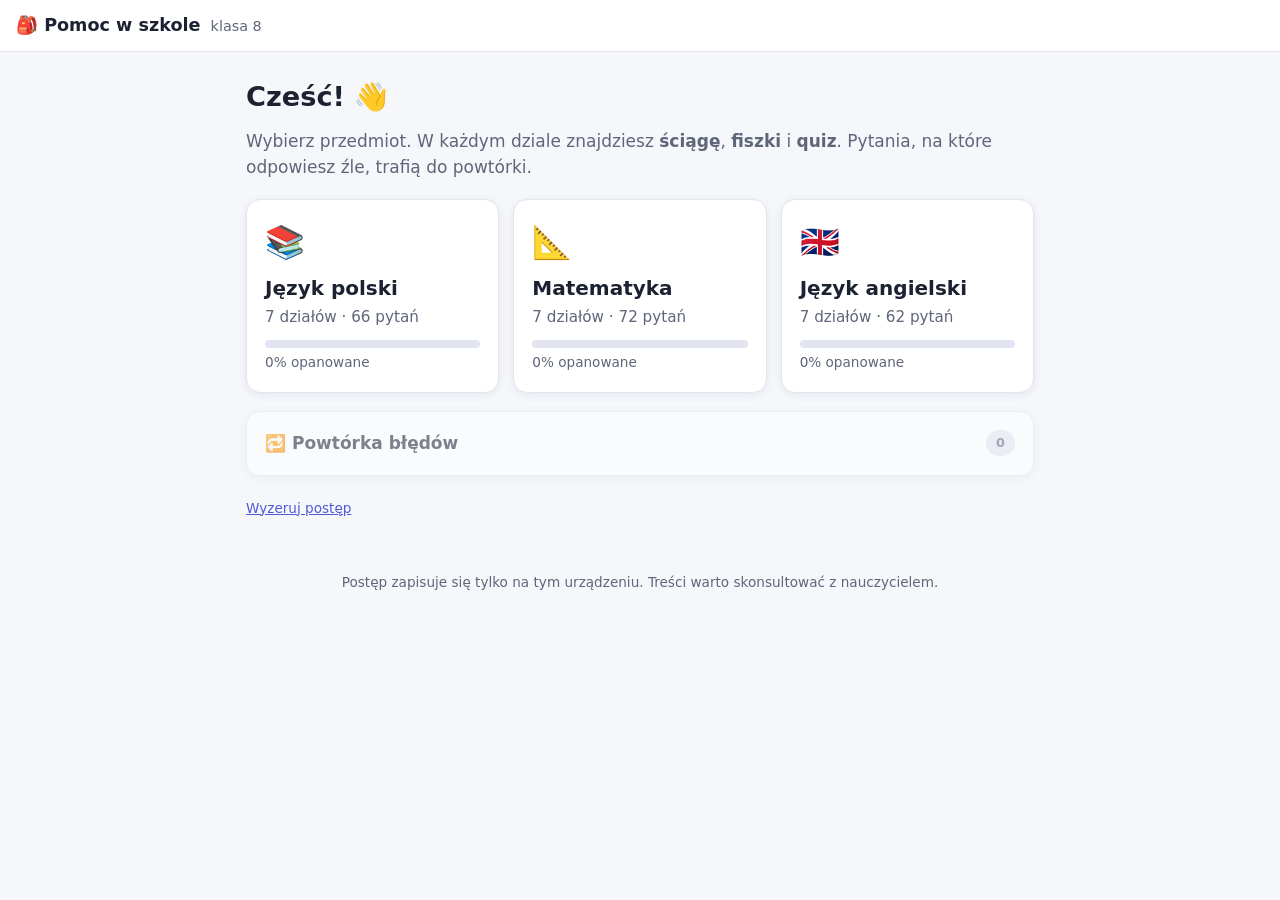
==== index.html @ 62451e7c "Pomoc naukowa dla klasy 8: ściągi, fiszki i quizy Statyczna aplikacja (bez serwera) z trzema przedmi" ====
<!doctype html>
<html lang="pl">
<head>
  <meta charset="utf-8">
  <meta name="viewport" content="width=device-width, initial-scale=1">
  <title>Pomoc w szkole – klasa 8</title>
  <meta name="description" content="Ściągi, fiszki i quizy dla ucznia 8 klasy szkoły podstawowej – przygotowanie do egzaminu ósmoklasisty.">
  <link rel="stylesheet" href="css/style.css">
</head>
<body>
  <header class="top">
    <a href="#/" class="logo">🎒 Pomoc w szkole <span>klasa 8</span></a>
  </header>
  <main id="app" aria-live="polite"></main>
  <footer class="foot">
    Postęp zapisuje się tylko na tym urządzeniu. Treści warto skonsultować z nauczycielem.
  </footer>

  <script>window.SUBJECTS = [];</script>
  <script src="js/dane/polski.js"></script>
  <script src="js/dane/matematyka.js"></script>
  <script src="js/dane/angielski.js"></script>
  <script src="js/app.js"></script>
</body>
</html>
---- css/style.css ----
:root {
  --bg: #f6f7fb;
  --surface: #ffffff;
  --text: #1d2233;
  --muted: #5f667a;
  --border: #e2e5ef;
  --primary: #4f5bd5;
  --primary-text: #ffffff;
  --ok: #1f9d55;
  --ok-bg: #e5f6ec;
  --bad: #d64545;
  --bad-bg: #fdeaea;
  --shadow: 0 2px 10px rgba(20, 30, 60, .07);
  --radius: 14px;
}
@media (prefers-color-scheme: dark) {
  :root {
    --bg: #12141c;
    --surface: #1c1f2b;
    --text: #e8eaf2;
    --muted: #a0a6b8;
    --border: #2d3142;
    --primary: #7c86ff;
    --primary-text: #0f1120;
    --ok: #4cd38a;
    --ok-bg: #173226;
    --bad: #ff7b7b;
    --bad-bg: #3a1e22;
    --shadow: none;
  }
}

* { box-sizing: border-box; }
html { -webkit-text-size-adjust: 100%; }
body {
  margin: 0;
  font-family: system-ui, -apple-system, "Segoe UI", Roboto, sans-serif;
  background: var(--bg);
  color: var(--text);
  line-height: 1.55;
  font-size: 17px;
}
a { color: var(--primary); }

.top {
  position: sticky; top: 0; z-index: 5;
  background: var(--surface);
  border-bottom: 1px solid var(--border);
  padding: 12px 16px;
}
.logo { font-weight: 700; text-decoration: none; color: var(--text); font-size: 1.1rem; }
.logo span { color: var(--muted); font-weight: 500; font-size: .9rem; margin-left: 4px; }

main { max-width: 820px; margin: 0 auto; padding: 20px 16px 40px; }
.foot { text-align: center; color: var(--muted); font-size: .85rem; padding: 0 16px 24px; }

h1 { font-size: 1.7rem; margin: .3em 0 .5em; line-height: 1.25; }
h2 { font-size: 1.25rem; }

.hero p { color: var(--muted); margin-top: 0; }
.crumbs { font-size: .9rem; color: var(--muted); }
.crumbs a { text-decoration: none; }

.grid { display: grid; grid-template-columns: repeat(auto-fill, minmax(220px, 1fr)); gap: 14px; margin: 18px 0; }
.card {
  display: block; background: var(--surface); border: 1px solid var(--border);
  border-radius: var(--radius); padding: 18px; text-decoration: none; color: var(--text);
  box-shadow: var(--shadow); transition: transform .12s ease, border-color .12s ease;
}
a.card:hover { transform: translateY(-2px); border-color: var(--accent, var(--primary)); }
.card .icon { font-size: 2rem; }
.card h2 { margin: 6px 0 2px; }
.card p { margin: 0 0 10px; color: var(--muted); font-size: .95rem; }
.card.review { display: flex; justify-content: space-between; align-items: center; font-weight: 600; }
.card.disabled { opacity: .55; pointer-events: none; }

.bar { height: 8px; border-radius: 99px; background: var(--border); overflow: hidden; }
.bar span { display: block; height: 100%; background: var(--accent, var(--primary)); border-radius: 99px; transition: width .3s; }
small.muted, .muted { color: var(--muted); font-size: .85rem; }

.btn {
  display: inline-block; border: 1px solid var(--border); background: var(--surface); color: var(--text);
  padding: 11px 18px; border-radius: 11px; font: inherit; font-weight: 600; cursor: pointer;
  text-decoration: none; margin: 6px 6px 6px 0;
}
.btn.primary { background: var(--primary); border-color: var(--primary); color: var(--primary-text); }
.btn:hover { filter: brightness(1.05); }

.topics { list-style: none; padding: 0; margin: 14px 0; }
.topics li a {
  display: flex; justify-content: space-between; align-items: center; gap: 10px;
  background: var(--surface); border: 1px solid var(--border); border-radius: 12px;
  padding: 14px 16px; margin-bottom: 9px; text-decoration: none; color: var(--text);
}
.topics li a:hover { border-color: var(--primary); }
.badge { font-size: .8rem; font-weight: 700; padding: 3px 10px; border-radius: 99px; background: var(--border); color: var(--muted); white-space: nowrap; }
.badge.good { background: var(--ok-bg); color: var(--ok); }
.badge.mid { background: #fff3d6; color: #9a6a00; }
.badge.low { background: var(--bad-bg); color: var(--bad); }
@media (prefers-color-scheme: dark) { .badge.mid { background: #3a3018; color: #ffcf66; } }

.tabs { display: flex; gap: 6px; flex-wrap: wrap; margin: 6px 0 18px; }
.tabs a {
  padding: 8px 14px; border-radius: 99px; text-decoration: none; color: var(--text);
  background: var(--surface); border: 1px solid var(--border); font-weight: 600; font-size: .95rem;
}
.tabs a.on { background: var(--primary); color: var(--primary-text); border-color: var(--primary); }

.theory { background: var(--surface); border: 1px solid var(--border); border-radius: var(--radius); padding: 6px 20px 14px; margin-bottom: 14px; overflow-x: auto; }
.theory h3 { margin: 1em 0 .4em; }
.theory table { border-collapse: collapse; width: 100%; font-size: .95rem; margin: 8px 0; }
.theory th, .theory td { border: 1px solid var(--border); padding: 6px 9px; text-align: left; vertical-align: top; }
.theory th { background: var(--bg); }
.theory .tip { background: var(--ok-bg); border-radius: 10px; padding: 10px 14px; margin: 12px 0; }
.theory code, .theory .f { font-family: ui-monospace, Menlo, Consolas, monospace; background: var(--bg); padding: 1px 6px; border-radius: 6px; }

/* Quiz */
.qhead { display: flex; justify-content: space-between; color: var(--muted); font-size: .9rem; margin-bottom: 6px; }
.qtopic { display: inline-block; margin-top: 12px; font-size: .8rem; font-weight: 700; color: var(--muted); text-transform: uppercase; letter-spacing: .03em; }
.question { font-size: 1.25rem; margin: 10px 0 14px; white-space: pre-line; }
.options { display: grid; gap: 9px; }
.opt {
  text-align: left; font: inherit; padding: 13px 16px; border-radius: 12px; cursor: pointer;
  background: var(--surface); color: var(--text); border: 2px solid var(--border);
  display: flex; gap: 10px; align-items: baseline;
}
.opt .k { font-weight: 700; color: var(--muted); min-width: 1.2em; }
.opt:hover:not(:disabled) { border-color: var(--primary); }
.opt:disabled { cursor: default; }
.opt.correct { border-color: var(--ok); background: var(--ok-bg); }
.opt.wrong { border-color: var(--bad); background: var(--bad-bg); }
.feedback { margin-top: 14px; padding: 12px 16px; border-radius: 12px; }
.feedback.ok { background: var(--ok-bg); }
.feedback.bad { background: var(--bad-bg); }
.feedback p { margin: 6px 0 0; }

.result { text-align: center; background: var(--surface); border: 1px solid var(--border); border-radius: var(--radius); padding: 22px; }
.result .big { font-size: 3rem; font-weight: 800; margin: 0; }
.mistakes { margin-top: 18px; }
.mistakes li { margin-bottom: 10px; }

/* Fiszki */
.flash { perspective: 1000px; cursor: pointer; margin: 6px 0 10px; outline: none; }
.flash .inner {
  position: relative; min-height: 210px; transition: transform .45s; transform-style: preserve-3d;
}
.flash.flipped .inner { transform: rotateY(180deg); }
.flash .face {
  position: absolute; inset: 0; display: flex; align-items: center; justify-content: center; text-align: center;
  padding: 22px; border-radius: var(--radius); backface-visibility: hidden; -webkit-backface-visibility: hidden;
  background: var(--surface); border: 2px solid var(--border); font-size: 1.3rem; font-weight: 600; white-space: pre-line;
}
.flash .back { transform: rotateY(180deg); border-color: var(--primary); font-weight: 500; font-size: 1.15rem; }
.flash:focus-visible .face { outline: 3px solid var(--primary); }
.row { display: flex; align-items: center; gap: 8px; flex-wrap: wrap; }
.hint { text-align: center; color: var(--muted); font-size: .85rem; margin: 0 0 10px; }

@media (max-width: 480px) {
  body { font-size: 16px; }
  h1 { font-size: 1.45rem; }
  .question { font-size: 1.12rem; }
}
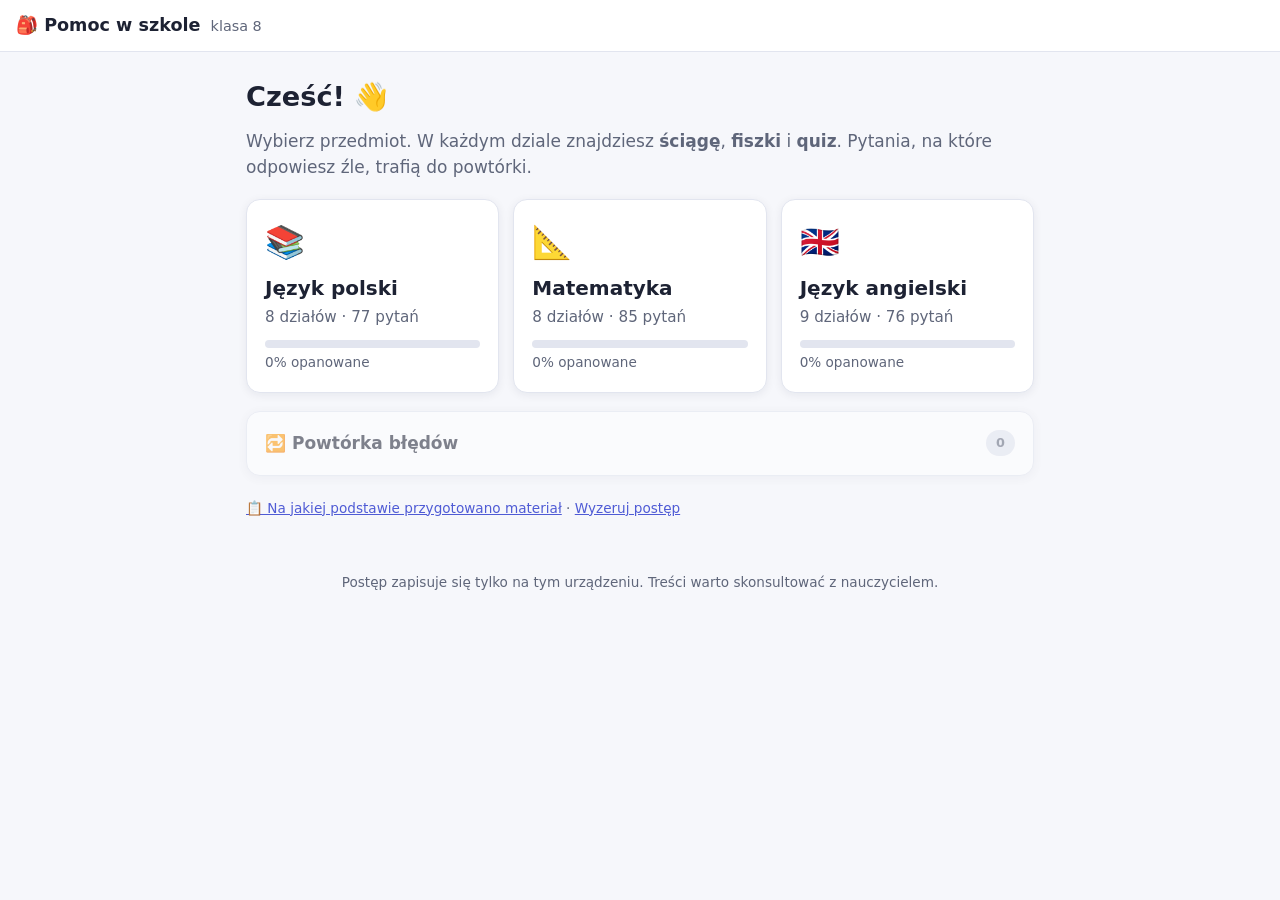
==== commit 2c165459: "Dostosowanie treści do wymagań CKE i podstawy programowej - Lektury zgodne z aktualną listą egzamina" ====
--- a/index.html
+++ b/index.html
@@ -20,6 +20,7 @@
   <script src="js/dane/polski.js"></script>
   <script src="js/dane/matematyka.js"></script>
   <script src="js/dane/angielski.js"></script>
+  <script src="js/dane/zrodla.js"></script>
   <script src="js/app.js"></script>
 </body>
 </html>
--- a/css/style.css
+++ b/css/style.css
@@ -160,3 +160,5 @@
   h1 { font-size: 1.45rem; }
   .question { font-size: 1.12rem; }
 }
+
+.basis { background: var(--surface); border: 1px dashed var(--border); border-radius: 12px; padding: 10px 14px; font-size: .9rem; color: var(--muted); margin: 0 0 12px; }
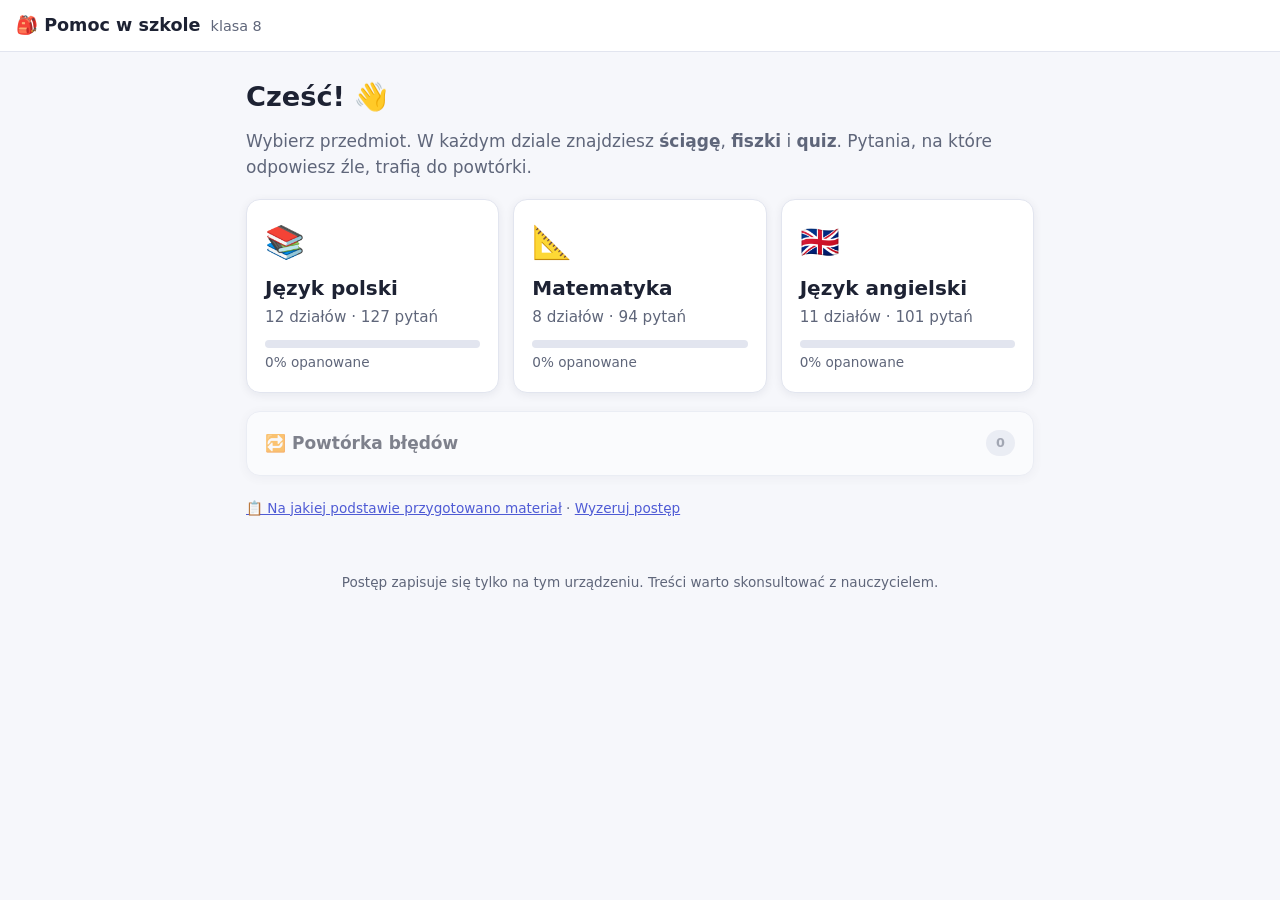
==== commit 7d364c41: "Tryb nauki: lekcje krok po kroku z grafiką - Zakładka „🎓 Lekcja” w każdym dziale (kroki z rysunkiem " ====
--- a/index.html
+++ b/index.html
@@ -21,6 +21,12 @@
   <script src="js/dane/matematyka.js"></script>
   <script src="js/dane/angielski.js"></script>
   <script src="js/dane/zrodla.js"></script>
+  <script>window.LESSONS = {};</script>
+  <script src="js/lekcje/widgety.js"></script>
+  <script src="js/lekcje/polski-literatura.js"></script>
+  <script src="js/lekcje/polski-jezyk.js"></script>
+  <script src="js/lekcje/matematyka.js"></script>
+  <script src="js/lekcje/angielski.js"></script>
   <script src="js/app.js"></script>
 </body>
 </html>
--- a/css/style.css
+++ b/css/style.css
@@ -162,3 +162,54 @@
 }
 
 .basis { background: var(--surface); border: 1px dashed var(--border); border-radius: 12px; padding: 10px 14px; font-size: .9rem; color: var(--muted); margin: 0 0 12px; }
+
+/* ---------- Lekcje i grafiki ---------- */
+:root {
+  --c1: #dbe4ff; --c1s: #4f5bd5;   /* niebieski */
+  --c2: #ffe3d6; --c2s: #e0603a;   /* pomarańczowy */
+  --c3: #d9f5e5; --c3s: #1f9d55;   /* zielony */
+  --c4: #fff1c2; --c4s: #b88400;   /* żółty */
+  --c5: #f3dcf7; --c5s: #9c3fb5;   /* fioletowy */
+}
+@media (prefers-color-scheme: dark) {
+  :root {
+    --c1: #262d5c; --c1s: #8f9aff;
+    --c2: #4a2a1f; --c2s: #ff9a76;
+    --c3: #183a29; --c3s: #4cd38a;
+    --c4: #403416; --c4s: #ffd166;
+    --c5: #3b2245; --c5s: #d58cf0;
+  }
+}
+.lesson .dots { display: flex; gap: 6px; margin: 4px 0 12px; }
+.lesson .dots span { flex: 1; height: 6px; border-radius: 99px; background: var(--border); }
+.lesson .dots span.done { background: var(--ok); }
+.lesson .dots span.on { background: var(--primary); }
+.lesson-step { background: var(--surface); border: 1px solid var(--border); border-radius: var(--radius); padding: 14px 20px 18px; box-shadow: var(--shadow); }
+.lesson-step h2 { margin: 4px 0 10px; font-size: 1.35rem; }
+.lesson-text { font-size: 1.05rem; }
+.lesson-text p { margin: .5em 0; }
+.remember { background: var(--c4); border-left: 5px solid var(--c4s); border-radius: 10px; padding: 10px 14px; margin: 12px 0; }
+.hook { background: var(--c5); border-left: 5px solid var(--c5s); border-radius: 10px; padding: 10px 14px; margin: 12px 0; }
+.check { border: 2px dashed var(--border); border-radius: 12px; padding: 10px 14px; margin-top: 14px; }
+.check-q { font-weight: 600; margin: 6px 0 10px; }
+.lesson-nav { justify-content: space-between; margin-top: 12px; }
+.btn:disabled { opacity: .45; cursor: default; }
+
+.vis { margin: 6px 0 12px; text-align: center; }
+.vis svg { width: 100%; max-width: 560px; height: auto; display: inline-block; }
+.vis .ln { stroke: var(--text); stroke-width: 2; fill: none; }
+.vis .ln-thin { stroke: var(--muted); stroke-width: 1; fill: none; }
+.vis .dash { stroke-dasharray: 6 5; }
+.vis .tx { fill: var(--text); font: 16px system-ui, sans-serif; }
+.vis .tx-s { fill: var(--muted); font: 13px system-ui, sans-serif; }
+.vis .tx-b { fill: var(--text); font: bold 18px system-ui, sans-serif; }
+.vis .bg { fill: var(--surface); }
+.vis .f1 { fill: var(--c1); } .vis .s1 { stroke: var(--c1s); } .vis .t1 { fill: var(--c1s); }
+.vis .f2 { fill: var(--c2); } .vis .s2 { stroke: var(--c2s); } .vis .t2 { fill: var(--c2s); }
+.vis .f3 { fill: var(--c3); } .vis .s3 { stroke: var(--c3s); } .vis .t3 { fill: var(--c3s); }
+.vis .f4 { fill: var(--c4); } .vis .s4 { stroke: var(--c4s); } .vis .t4 { fill: var(--c4s); }
+.vis .f5 { fill: var(--c5); } .vis .s5 { stroke: var(--c5s); } .vis .t5 { fill: var(--c5s); }
+.vis .sw { stroke-width: 3; }
+.widget .controls { display: flex; flex-wrap: wrap; gap: 10px 18px; justify-content: center; align-items: center; margin-top: 8px; font-size: .95rem; }
+.widget input[type=range] { width: 160px; accent-color: var(--primary); }
+.widget .readout { font-weight: 700; font-size: 1.1rem; margin-top: 6px; }
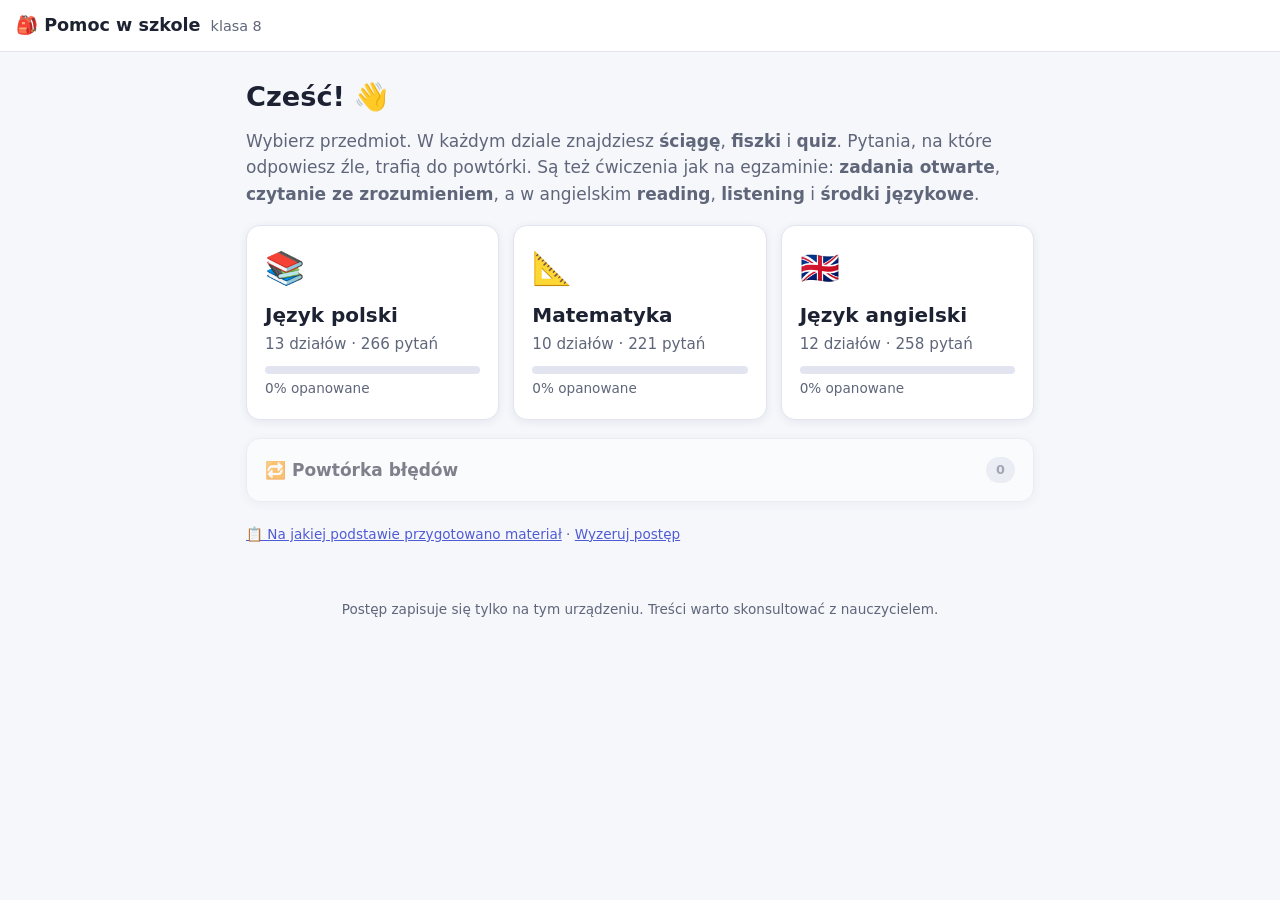
==== commit 2d33f898: "Tryb ćwiczeń jak na egzaminie i „Czytanie ze zrozumieniem” (polski) Nowy silnik zestawów (window.EXE" ====
--- a/index.html
+++ b/index.html
@@ -16,10 +16,14 @@
     Postęp zapisuje się tylko na tym urządzeniu. Treści warto skonsultować z nauczycielem.
   </footer>
 
-  <script>window.SUBJECTS = [];</script>
+  <script>window.SUBJECTS = []; window.EXERCISES = [];</script>
   <script src="js/dane/polski.js"></script>
   <script src="js/dane/matematyka.js"></script>
   <script src="js/dane/angielski.js"></script>
+  <script src="js/dane/cwiczenia-polski.js"></script>
+  <script src="js/dane/cwiczenia-angielski.js"></script>
+  <script src="js/dane/cwiczenia-angielski-sluchanie.js"></script>
+  <script src="js/dane/cwiczenia-angielski-srodki.js"></script>
   <script src="js/dane/zrodla.js"></script>
   <script>window.LESSONS = {};</script>
   <script src="js/lekcje/widgety.js"></script>
--- a/css/style.css
+++ b/css/style.css
@@ -213,3 +213,40 @@
 .widget .controls { display: flex; flex-wrap: wrap; gap: 10px 18px; justify-content: center; align-items: center; margin-top: 8px; font-size: .95rem; }
 .widget input[type=range] { width: 160px; accent-color: var(--primary); }
 .widget .readout { font-weight: 700; font-size: 1.1rem; margin-top: 6px; }
+/* Zadania otwarte */
+.task .steps { margin: 12px 0; padding-left: 1.4em; }
+.task .steps li { background: var(--surface); border: 1px solid var(--border); border-radius: 10px; padding: 8px 12px; margin: 6px 0; }
+.task .scoring { background: var(--surface); border: 1px dashed var(--border); border-radius: 12px; padding: 10px 14px; margin: 12px 0; }
+.task .scoring ul { margin: 6px 0; padding-left: 1.2em; }
+/* Ćwiczenia jak na egzaminie (czytanie, reading, listening, środki językowe) */
+.passage { background: var(--surface); border: 1px solid var(--border); border-radius: var(--radius); padding: 10px 20px 14px; margin-bottom: 6px; font-size: 1rem; line-height: 1.6; overflow-x: auto; }
+.passage h3 { margin: .8em 0 .3em; font-size: 1.1rem; }
+.passage .verse { white-space: pre-line; }
+.passage .stage { font-style: italic; color: var(--muted); }
+.passage .who { font-weight: 700; letter-spacing: .03em; }
+.passage .note { border-top: 1px solid var(--border); margin-top: 12px; padding-top: 6px; font-size: .85rem; color: var(--muted); }
+.passage .box { border: 2px solid var(--border); border-radius: 10px; padding: 8px 12px; margin: 10px 0; }
+.passage .gapno { font-weight: 700; color: var(--primary); }
+.source { margin: 0 0 14px; }
+.sheet .item { background: var(--surface); border: 1px solid var(--border); border-radius: var(--radius); padding: 12px 16px; margin: 12px 0; }
+.sheet .question { font-size: 1.05rem; font-weight: 600; margin: 6px 0 10px; }
+.opt.sel { border-color: var(--primary); background: var(--c1); }
+.gap { width: 100%; font: inherit; padding: 10px 12px; border-radius: 10px; border: 2px solid var(--border); background: var(--bg); color: var(--text); }
+.gap:focus { outline: none; border-color: var(--primary); }
+.gap.right { border-color: var(--ok); background: var(--ok-bg); }
+.gap.bad { border-color: var(--bad); background: var(--bad-bg); }
+.sheet .scoring { background: var(--bg); border: 1px dashed var(--border); border-radius: 12px; padding: 8px 14px; margin: 10px 0; }
+.sheet .scoring ul { margin: 6px 0; padding-left: 1.2em; }
+.audio { background: var(--surface); border: 1px solid var(--border); border-radius: var(--radius); padding: 10px 16px; margin-bottom: 8px; }
+.audio .play.on { outline: 3px solid var(--c4s); }
+.audio label { display: inline-flex; gap: 6px; align-items: center; }
+.transcript { margin-top: 8px; }
+.transcript summary { cursor: pointer; color: var(--muted); font-size: .9rem; }
+.transcript p { margin: .3em 0; }
+.vis.small svg { max-width: 260px; }
+.options.tf { grid-template-columns: 1fr 1fr; }
+h2.sec { font-size: 1.05rem; margin: 22px 0 8px; color: var(--muted); text-transform: uppercase; letter-spacing: .04em; }
+.modes { display: grid; grid-template-columns: repeat(auto-fill, minmax(175px, 1fr)); gap: 10px; }
+.mode { display: flex; flex-direction: column; gap: 2px; background: var(--surface); border: 1px solid var(--border); border-radius: 12px; padding: 12px 14px; text-decoration: none; color: var(--text); }
+.mode:hover { border-color: var(--primary); }
+.mode .icon { font-size: 1.5rem; }
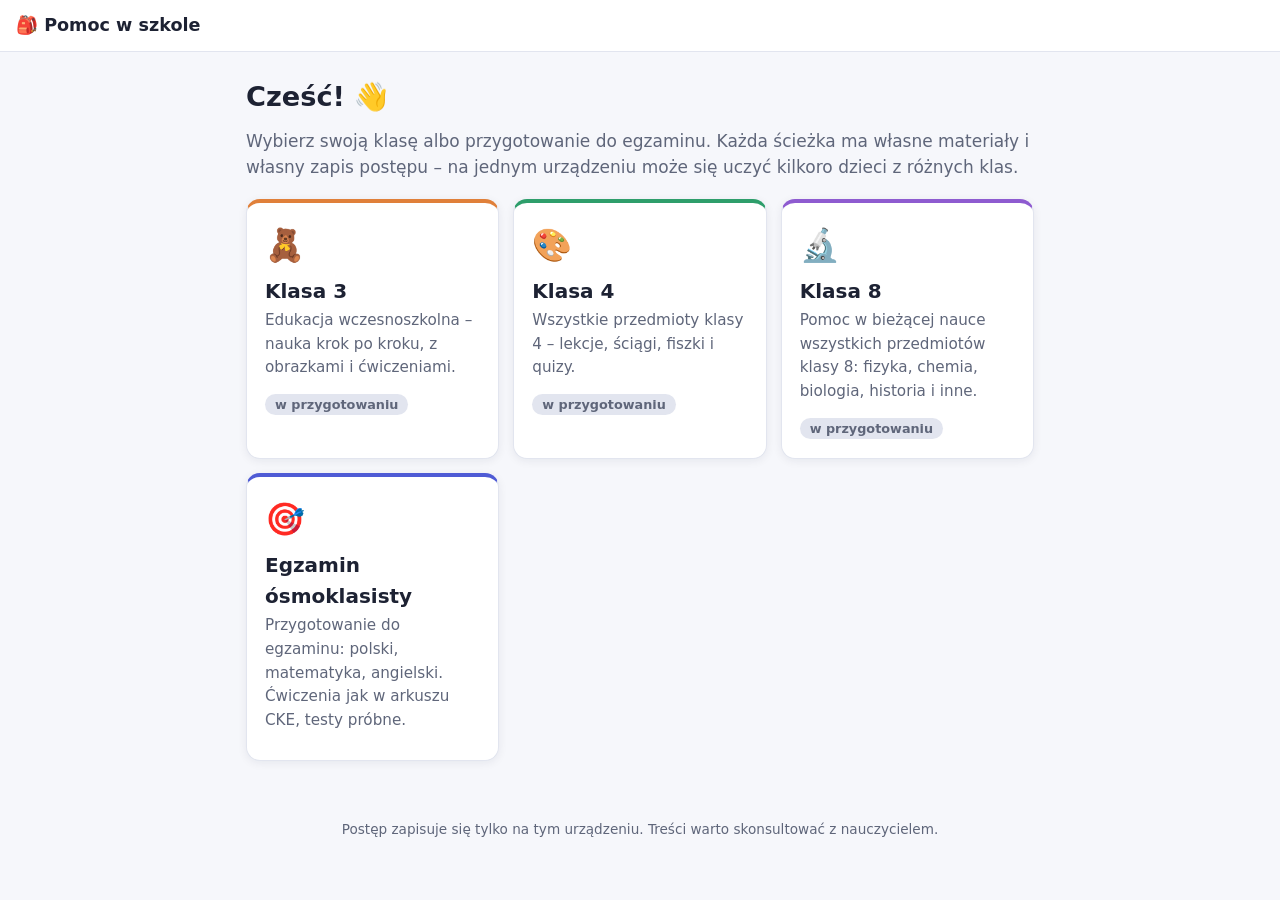
==== commit 20cec4d5: "Ścieżki nauki: ekran wyboru klasy i osobne strony dla klas 3, 4, 8 i egzaminu Aplikacja ma obsługiwa" ====
--- a/index.html
+++ b/index.html
@@ -3,34 +3,37 @@
 <head>
   <meta charset="utf-8">
   <meta name="viewport" content="width=device-width, initial-scale=1">
-  <title>Pomoc w szkole – klasa 8</title>
-  <meta name="description" content="Ściągi, fiszki i quizy dla ucznia 8 klasy szkoły podstawowej – przygotowanie do egzaminu ósmoklasisty.">
+  <title>Pomoc w szkole</title>
+  <meta name="description" content="Pomoc w nauce dla uczniów szkoły podstawowej: klasa 3, klasa 4, klasa 8 i przygotowanie do egzaminu ósmoklasisty. Lekcje, ściągi, fiszki i quizy.">
   <link rel="stylesheet" href="css/style.css">
+  <script>
+    // Dawne adresy (sprzed podziału na ścieżki) prowadziły do ścieżki egzaminacyjnej: index.html#/s/…, #/powtorka, #/zrodla.
+    (function () {
+      var old = function () {
+        if (/^#\/(s|powtorka|zrodla)(\/|$)/.test(location.hash)) location.replace('egzamin.html' + location.hash);
+      };
+      old();
+      window.addEventListener('hashchange', old);
+    })();
+  </script>
 </head>
 <body>
   <header class="top">
-    <a href="#/" class="logo">🎒 Pomoc w szkole <span>klasa 8</span></a>
+    <a href="index.html" class="logo">🎒 Pomoc w szkole</a>
   </header>
-  <main id="app" aria-live="polite"></main>
+  <main id="app" aria-live="polite">
+    <section class="hero">
+      <h1>Cześć! 👋</h1>
+      <p>Wybierz swoją klasę albo przygotowanie do egzaminu. Każda ścieżka ma własne materiały i własny zapis postępu – na jednym urządzeniu może się uczyć kilkoro dzieci z różnych klas.</p>
+    </section>
+    <div class="grid tracks" id="tracks"></div>
+    <noscript><p>Do działania aplikacji potrzebny jest włączony JavaScript.</p></noscript>
+  </main>
   <footer class="foot">
     Postęp zapisuje się tylko na tym urządzeniu. Treści warto skonsultować z nauczycielem.
   </footer>
 
-  <script>window.SUBJECTS = []; window.EXERCISES = [];</script>
-  <script src="js/dane/polski.js"></script>
-  <script src="js/dane/matematyka.js"></script>
-  <script src="js/dane/angielski.js"></script>
-  <script src="js/dane/cwiczenia-polski.js"></script>
-  <script src="js/dane/cwiczenia-angielski.js"></script>
-  <script src="js/dane/cwiczenia-angielski-sluchanie.js"></script>
-  <script src="js/dane/cwiczenia-angielski-srodki.js"></script>
-  <script src="js/dane/zrodla.js"></script>
-  <script>window.LESSONS = {};</script>
-  <script src="js/lekcje/widgety.js"></script>
-  <script src="js/lekcje/polski-literatura.js"></script>
-  <script src="js/lekcje/polski-jezyk.js"></script>
-  <script src="js/lekcje/matematyka.js"></script>
-  <script src="js/lekcje/angielski.js"></script>
-  <script src="js/app.js"></script>
+  <script src="js/sciezki.js"></script>
+  <script src="js/wybor.js"></script>
 </body>
 </html>
--- a/css/style.css
+++ b/css/style.css
@@ -250,3 +250,10 @@
 .mode { display: flex; flex-direction: column; gap: 2px; background: var(--surface); border: 1px solid var(--border); border-radius: 12px; padding: 12px 14px; text-decoration: none; color: var(--text); }
 .mode:hover { border-color: var(--primary); }
 .mode .icon { font-size: 1.5rem; }
+
+/* Ścieżki (ekran wyboru klasy i nagłówek ścieżki) */
+.top { display: flex; justify-content: space-between; align-items: center; gap: 10px; }
+.switch { font-size: .85rem; font-weight: 600; text-decoration: none; white-space: nowrap; }
+.tracks .card { border-top: 4px solid var(--accent, var(--primary)); }
+.tracks .card.last { border-color: var(--accent, var(--primary)); }
+.logo span { white-space: nowrap; }
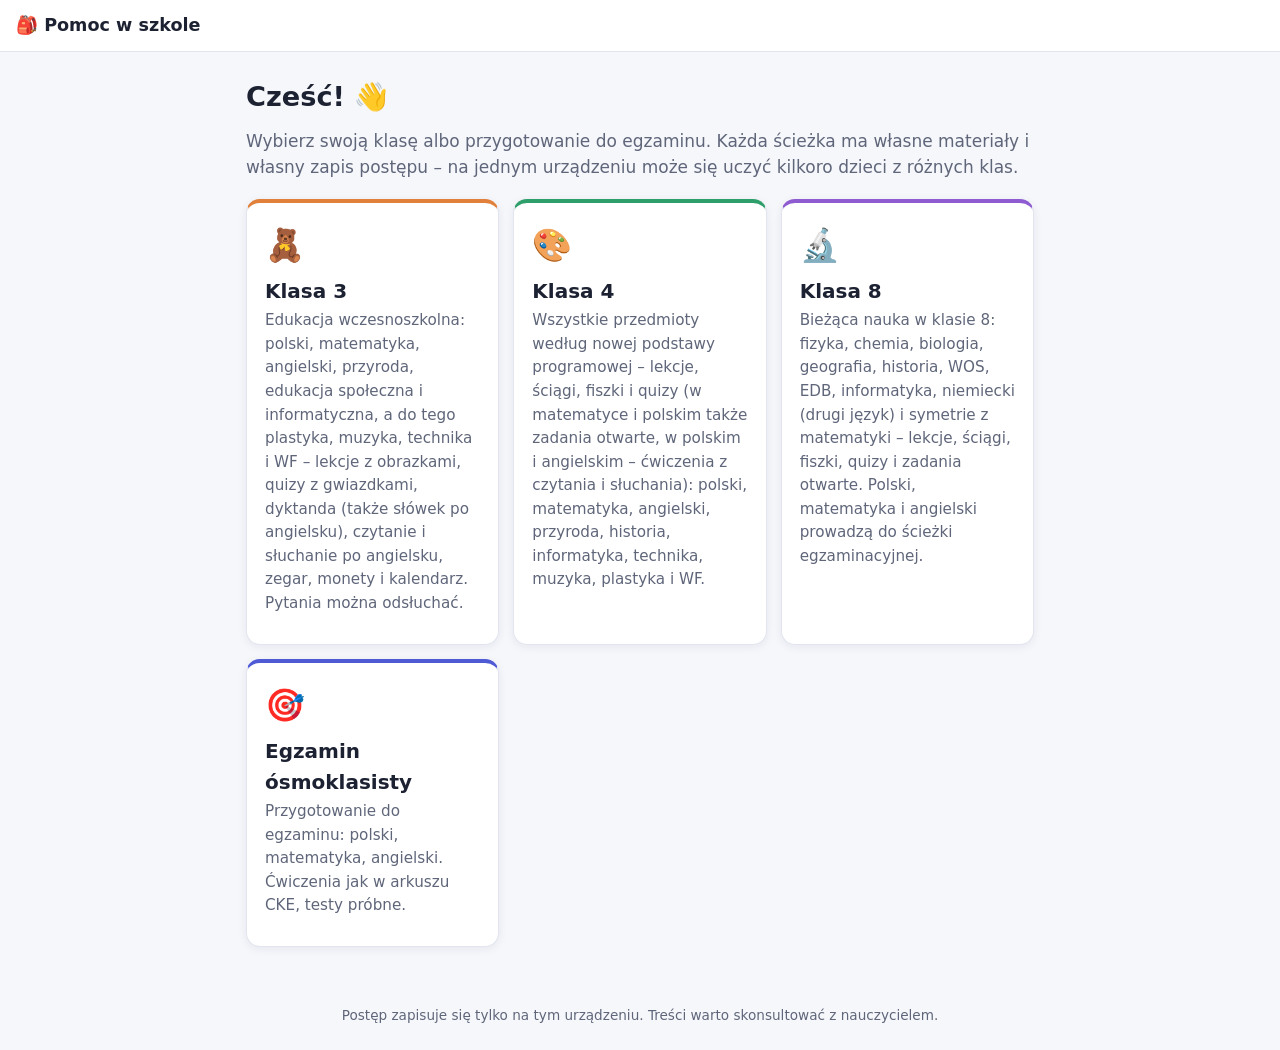
==== commit 8d4f18d0: "Postępy i statystyki, synchronizacja urządzeń i raport tygodniowy dla rodzica Postęp dziecka łączy s" ====
--- a/index.html
+++ b/index.html
@@ -34,6 +34,7 @@
   </footer>
 
   <script src="js/sciezki.js"></script>
+  <script src="js/postep.js"></script>
   <script src="js/wybor.js"></script>
 </body>
 </html>
--- a/css/style.css
+++ b/css/style.css
@@ -113,6 +113,11 @@
 .theory th { background: var(--bg); }
 .theory .tip { background: var(--ok-bg); border-radius: 10px; padding: 10px 14px; margin: 12px 0; }
 .theory code, .theory .f { font-family: ui-monospace, Menlo, Consolas, monospace; background: var(--bg); padding: 1px 6px; border-radius: 6px; }
+/* działania pisemne w ściądze: <div class="pis"><pre>…</pre></div>; .c – przeniesienia, .k – kreska pod wierszem */
+.theory .pis { display: flex; flex-wrap: wrap; gap: 10px 18px; margin: 8px 0; }
+.theory .pis pre { font-family: ui-monospace, Menlo, Consolas, monospace; font-size: 1.05rem; line-height: 1.45; background: var(--bg); border-radius: 8px; padding: 8px 14px; margin: 0; }
+.theory .pis .c { color: var(--muted); }
+.theory .pis .k { text-decoration: underline; text-decoration-thickness: 2px; text-underline-offset: 5px; }
 
 /* Quiz */
 .qhead { display: flex; justify-content: space-between; color: var(--muted); font-size: .9rem; margin-bottom: 6px; }
@@ -203,6 +208,7 @@
 .vis .tx { fill: var(--text); font: 16px system-ui, sans-serif; }
 .vis .tx-s { fill: var(--muted); font: 13px system-ui, sans-serif; }
 .vis .tx-b { fill: var(--text); font: bold 18px system-ui, sans-serif; }
+.vis .tx-xl { font: 30px system-ui, sans-serif; } /* emoji w kafelkach infografik */
 .vis .bg { fill: var(--surface); }
 .vis .f1 { fill: var(--c1); } .vis .s1 { stroke: var(--c1s); } .vis .t1 { fill: var(--c1s); }
 .vis .f2 { fill: var(--c2); } .vis .s2 { stroke: var(--c2s); } .vis .t2 { fill: var(--c2s); }
@@ -210,6 +216,11 @@
 .vis .f4 { fill: var(--c4); } .vis .s4 { stroke: var(--c4s); } .vis .t4 { fill: var(--c4s); }
 .vis .f5 { fill: var(--c5); } .vis .s5 { stroke: var(--c5s); } .vis .t5 { fill: var(--c5s); }
 .vis .sw { stroke-width: 3; }
+/* barwy flagi Polski – w obu motywach takie same (biel ma być biała także w trybie ciemnym) */
+.vis .pl-w { fill: #ffffff; } .vis .pl-r { fill: #dc143c; }
+/* barwy flag innych krajów (uproszczone rysunki) – też stałe w obu motywach; fl-*s – obrys (krzyże flagi brytyjskiej) */
+.vis .fl-w { fill: #ffffff; } .vis .fl-r { fill: #c8102e; } .vis .fl-b { fill: #012169; } .vis .fl-g { fill: #169b62; } .vis .fl-o { fill: #ff883e; }
+.vis .fl-ws { stroke: #ffffff; fill: none; } .vis .fl-rs { stroke: #c8102e; fill: none; }
 .widget .controls { display: flex; flex-wrap: wrap; gap: 10px 18px; justify-content: center; align-items: center; margin-top: 8px; font-size: .95rem; }
 .widget input[type=range] { width: 160px; accent-color: var(--primary); }
 .widget .readout { font-weight: 700; font-size: 1.1rem; margin-top: 6px; }
@@ -217,6 +228,7 @@
 .task .steps { margin: 12px 0; padding-left: 1.4em; }
 .task .steps li { background: var(--surface); border: 1px solid var(--border); border-radius: 10px; padding: 8px 12px; margin: 6px 0; }
 .task .scoring { background: var(--surface); border: 1px dashed var(--border); border-radius: 12px; padding: 10px 14px; margin: 12px 0; }
+.task .answer { white-space: pre-line; }
 .task .scoring ul { margin: 6px 0; padding-left: 1.2em; }
 /* Ćwiczenia jak na egzaminie (czytanie, reading, listening, środki językowe) */
 .passage { background: var(--surface); border: 1px solid var(--border); border-radius: var(--radius); padding: 10px 20px 14px; margin-bottom: 6px; font-size: 1rem; line-height: 1.6; overflow-x: auto; }
@@ -227,6 +239,12 @@
 .passage .note { border-top: 1px solid var(--border); margin-top: 12px; padding-top: 6px; font-size: .85rem; color: var(--muted); }
 .passage .box { border: 2px solid var(--border); border-radius: 10px; padding: 8px 12px; margin: 10px 0; }
 .passage .gapno { font-weight: 700; color: var(--primary); }
+/* historyjka obrazkowa (zestawy reading dla młodszych): kadry z obrazkiem i tekstem */
+.passage .story { display: grid; grid-template-columns: repeat(auto-fit, minmax(150px, 1fr)); gap: 10px; margin: 10px 0; }
+.passage .frame { border: 2px solid var(--border); border-radius: 10px; padding: 6px 10px; }
+.passage .frame p { margin: .3em 0; }
+.passage .pic { font-size: 2rem; line-height: 1.3; }
+.passage .pic .gapno { font-size: 1rem; vertical-align: middle; }
 .source { margin: 0 0 14px; }
 .sheet .item { background: var(--surface); border: 1px solid var(--border); border-radius: var(--radius); padding: 12px 16px; margin: 12px 0; }
 .sheet .question { font-size: 1.05rem; font-weight: 600; margin: 6px 0 10px; }
@@ -257,3 +275,100 @@
 .tracks .card { border-top: 4px solid var(--accent, var(--primary)); }
 .tracks .card.last { border-color: var(--accent, var(--primary)); }
 .logo span { white-space: nowrap; }
+
+/* Czytanie na głos (przycisk 🔊) */
+.qline { display: flex; gap: 10px; align-items: flex-start; justify-content: space-between; }
+.qline > :first-child { flex: 1; min-width: 0; }
+.say {
+  flex: none; font: inherit; font-size: 1.25rem; line-height: 1; padding: 7px 10px; margin: 6px 0;
+  border-radius: 99px; border: 2px solid var(--border); background: var(--surface); color: var(--text); cursor: pointer;
+}
+.say:hover { border-color: var(--primary); }
+.say.on { border-color: var(--c4s); background: var(--c4); }
+.feedback .qline .say, .check .qline .say { margin: 0; padding: 4px 8px; font-size: 1.05rem; }
+.say-row { display: flex; align-items: center; gap: 10px; margin: 0 0 10px; }
+.say-row .say { margin: 0; }
+
+/* Gwiazdki zamiast procentów (tryb młodszego ucznia) */
+.stars { white-space: nowrap; letter-spacing: 1px; }
+.stars b { color: #e8a200; font-weight: inherit; }
+.stars i { color: var(--muted); opacity: .45; font-style: normal; }
+@media (prefers-color-scheme: dark) { .stars b { color: #ffcf66; } }
+.badge .stars { font-size: 1rem; }
+.result .big .stars { letter-spacing: 6px; }
+
+/* Tryb młodszego ucznia (klasa 3): większe litery i przyciski */
+body.young { font-size: 20px; }
+body.young h1 { font-size: 1.8rem; }
+body.young .question { font-size: 1.5rem; }
+body.young .opt { padding: 15px 18px; font-size: 1.15rem; min-height: 58px; align-items: center; }
+body.young .btn { padding: 13px 20px; }
+body.young .lesson-text { font-size: 1.15rem; }
+body.young .flash .face { font-size: 1.7rem; }
+body.young .flash .back { font-size: 1.45rem; }
+body.young .card .icon { font-size: 2.6rem; }
+body.young .tabs a { padding: 10px 16px; font-size: 1rem; }
+body.young .topics li a { padding: 16px 18px; }
+body.young .say { font-size: 1.5rem; padding: 8px 12px; }
+body.young .hero .btn + small { display: block; }
+@media (max-width: 480px) {
+  body.young { font-size: 18px; }
+  body.young h1 { font-size: 1.55rem; }
+  body.young .question { font-size: 1.3rem; }
+}
+/* Widżety klasy 3: monety i banknoty */
+.widget .coins .btn { margin: 0; padding: 8px 12px; }
+.widget .coins .btn.coin { border-radius: 99px; background: var(--c4); border-color: var(--c4s); }
+.widget .coins .btn.note { border-radius: 6px; background: var(--c3); border-color: var(--c3s); }
+.widget .controls b { min-width: 9em; text-align: center; }
+
+/* Infografika „🗺️ W pigułce” – pionowa, pod telefon; na komputerze nie rośnie ponad miarę */
+.vis.info { background: var(--surface); border: 1px solid var(--border); border-radius: var(--radius); padding: 12px 8px; }
+.vis.info svg { max-width: 460px; }
+.vis.info figcaption { color: var(--muted); font-size: .92rem; margin: 6px 10px 0; }
+
+/* ---------- Postępy (#/postepy) i synchronizacja (#/chmura) ---------- */
+.tiles { display: grid; grid-template-columns: repeat(auto-fill, minmax(170px, 1fr)); gap: 10px; margin: 14px 0; }
+.tile { background: var(--surface); border: 1px solid var(--border); border-radius: var(--radius); padding: 12px 14px; display: flex; flex-direction: column; gap: 2px; }
+.tile b { font-size: 1.45rem; line-height: 1.2; }
+.chart { background: var(--surface); border: 1px solid var(--border); border-radius: var(--radius); padding: 14px 12px 10px; margin: 0 0 8px; }
+.chart .bars { display: grid; grid-template-columns: repeat(14, 1fr); gap: 4px; height: 130px; border-bottom: 1px solid var(--border); }
+.chart .col { display: flex; flex-direction: column; justify-content: flex-end; align-items: stretch; min-width: 0; }
+.chart .b { display: block; background: var(--primary); border-radius: 4px 4px 0 0; min-height: 0; }
+.chart .col.today .b { background: var(--ok); }
+.chart .v { font-size: .75rem; font-weight: 700; text-align: center; color: var(--text); line-height: 1.4; }
+.chart .days { display: grid; grid-template-columns: repeat(14, 1fr); gap: 4px; font-size: .72rem; color: var(--muted); text-align: center; margin-top: 3px; }
+.chart .days .today { color: var(--text); font-weight: 700; }
+.chart figcaption { margin-top: 6px; }
+.srows { display: grid; gap: 9px; }
+.srow { display: block; background: var(--surface); border: 1px solid var(--border); border-radius: 12px; padding: 12px 14px; text-decoration: none; color: var(--text); }
+.srow:hover { border-color: var(--accent, var(--primary)); }
+.srow .shead { display: flex; justify-content: space-between; gap: 10px; font-weight: 600; margin-bottom: 6px; }
+.srow small { display: block; margin-top: 5px; }
+ul.plain { padding-left: 1.2em; }
+details.parent, details.report { background: var(--surface); border: 1px solid var(--border); border-radius: var(--radius); padding: 10px 16px; margin: 14px 0; }
+details.parent > summary, details.report > summary { cursor: pointer; font-weight: 600; }
+details.report pre { white-space: pre-wrap; word-break: break-word; font: inherit; font-size: .9rem; margin: 10px 0 4px; }
+.prof { display: flex; justify-content: space-between; align-items: center; gap: 10px; background: var(--surface); border: 1px solid var(--border); border-radius: 12px; padding: 10px 14px; margin-bottom: 9px; }
+.prof .btn { margin: 0; }
+.assign { display: grid; gap: 8px; margin: 8px 0 6px; }
+.assign label { display: flex; justify-content: space-between; align-items: center; gap: 10px; flex-wrap: wrap; background: var(--surface); border: 1px solid var(--border); border-radius: 12px; padding: 8px 14px; }
+.assign select { font: inherit; padding: 6px 8px; border-radius: 8px; border: 1px solid var(--border); background: var(--bg); color: var(--text); max-width: 100%; }
+.row .gap { flex: 1 1 220px; width: auto; min-width: 0; }
+.toast {
+  position: fixed; left: 50%; bottom: 18px; transform: translateX(-50%); z-index: 20;
+  width: max-content; max-width: calc(100% - 32px); background: var(--text); color: var(--bg);
+  padding: 11px 16px; border-radius: 12px; box-shadow: 0 4px 18px rgba(0, 0, 0, .25); font-size: .95rem;
+}
+
+/* Druk (np. infografika): zawsze jasne tło i ciemny tekst, bez nawigacji i przycisków */
+@media print {
+  :root {
+    --bg: #ffffff; --surface: #ffffff; --text: #1d2233; --muted: #5f667a; --border: #c9cedb;
+    --c1: #dbe4ff; --c1s: #4f5bd5; --c2: #ffe3d6; --c2s: #e0603a; --c3: #d9f5e5; --c3s: #1f9d55;
+    --c4: #fff1c2; --c4s: #b88400; --c5: #f3dcf7; --c5s: #9c3fb5;
+  }
+  .top, .foot, .tabs, .crumbs, .btn, .say, .say-row, .no-print { display: none !important; }
+  main { padding: 0; }
+  .vis.info { border: none; break-inside: avoid; }
+}
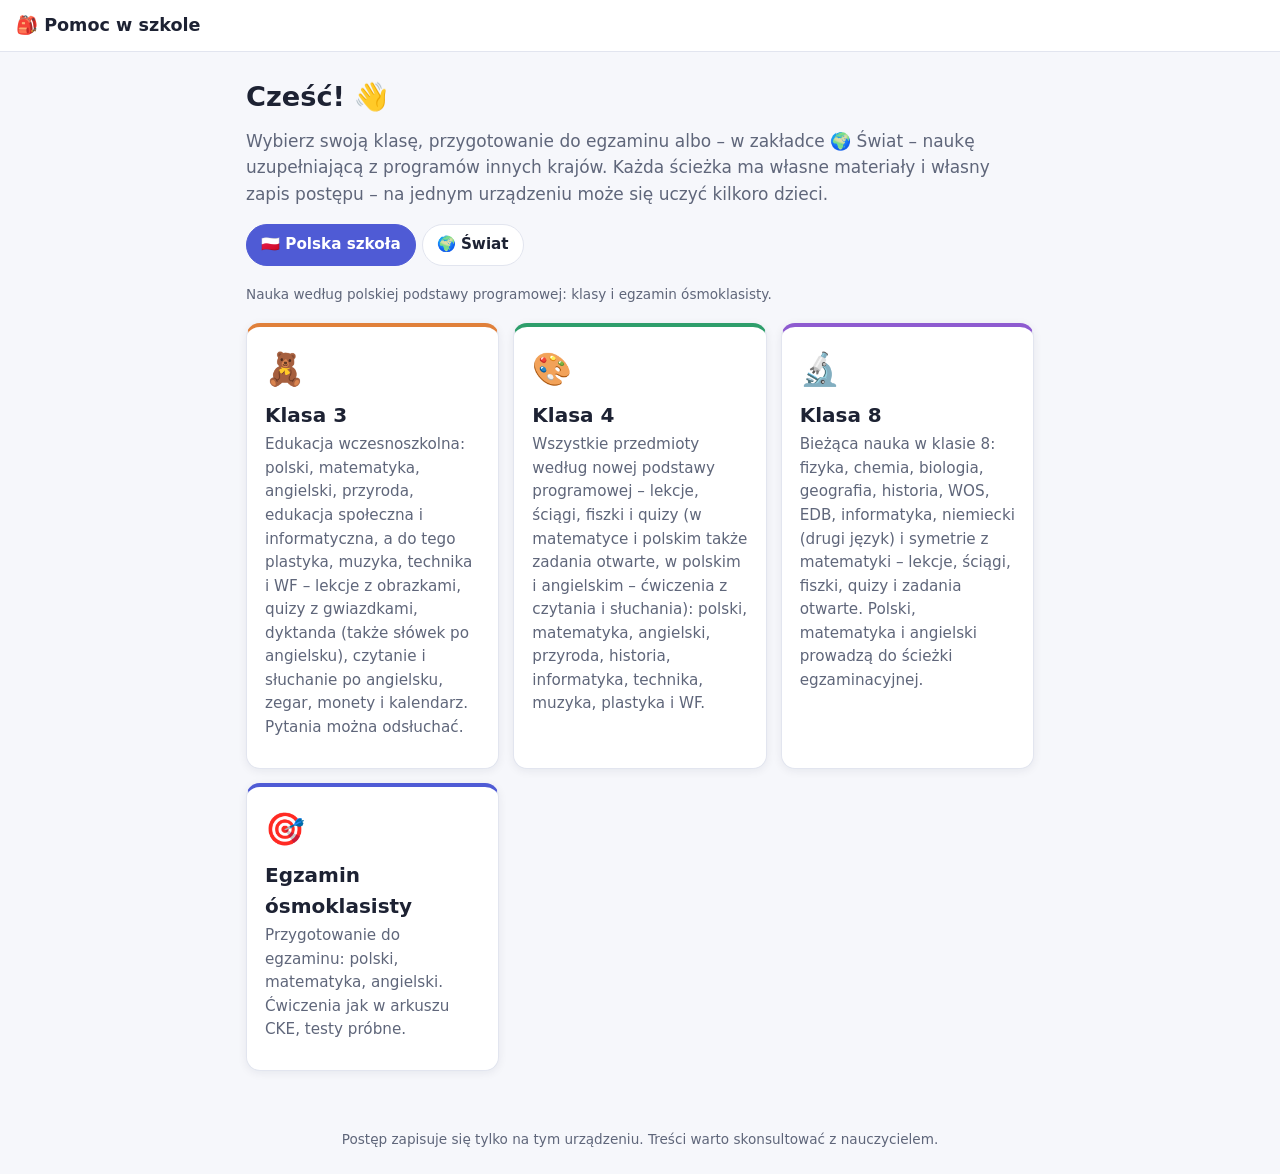
==== commit 1449654f: "Świat jako osobna ścieżka według tematów, przełącznik Polska / Świat Decyzja rodzica: materiał z inn" ====
--- a/index.html
+++ b/index.html
@@ -24,8 +24,10 @@
   <main id="app" aria-live="polite">
     <section class="hero">
       <h1>Cześć! 👋</h1>
-      <p>Wybierz swoją klasę albo przygotowanie do egzaminu. Każda ścieżka ma własne materiały i własny zapis postępu – na jednym urządzeniu może się uczyć kilkoro dzieci z różnych klas.</p>
+      <p>Wybierz swoją klasę, przygotowanie do egzaminu albo – w zakładce 🌍 Świat – naukę uzupełniającą z programów innych krajów. Każda ścieżka ma własne materiały i własny zapis postępu – na jednym urządzeniu może się uczyć kilkoro dzieci.</p>
     </section>
+    <nav class="tabs" id="groups" aria-label="Rodzaj nauki"></nav>
+    <p class="muted" id="group-about"></p>
     <div class="grid tracks" id="tracks"></div>
     <noscript><p>Do działania aplikacji potrzebny jest włączony JavaScript.</p></noscript>
   </main>
--- a/css/style.css
+++ b/css/style.css
@@ -346,6 +346,8 @@
 .srow .shead { display: flex; justify-content: space-between; gap: 10px; font-weight: 600; margin-bottom: 6px; }
 .srow small { display: block; margin-top: 5px; }
 ul.plain { padding-left: 1.2em; }
+.topics.insight li a, .topics.insight .note { font-size: .95rem; }
+.topics.insight .note { background: var(--surface); border: 1px solid var(--border); border-radius: 12px; padding: 14px 16px; margin-bottom: 9px; }
 details.parent, details.report { background: var(--surface); border: 1px solid var(--border); border-radius: var(--radius); padding: 10px 16px; margin: 14px 0; }
 details.parent > summary, details.report > summary { cursor: pointer; font-weight: 600; }
 details.report pre { white-space: pre-wrap; word-break: break-word; font: inherit; font-size: .9rem; margin: 10px 0 4px; }
@@ -355,6 +357,8 @@
 .assign label { display: flex; justify-content: space-between; align-items: center; gap: 10px; flex-wrap: wrap; background: var(--surface); border: 1px solid var(--border); border-radius: 12px; padding: 8px 14px; }
 .assign select { font: inherit; padding: 6px 8px; border-radius: 8px; border: 1px solid var(--border); background: var(--bg); color: var(--text); max-width: 100%; }
 .row .gap { flex: 1 1 220px; width: auto; min-width: 0; }
+.toast.ask { background: var(--surface); color: var(--text); border: 2px solid var(--primary); width: 460px; padding: 14px 16px 8px; }
+.toast.ask p { margin: 0 0 6px; }
 .toast {
   position: fixed; left: 50%; bottom: 18px; transform: translateX(-50%); z-index: 20;
   width: max-content; max-width: calc(100% - 32px); background: var(--text); color: var(--bg);
